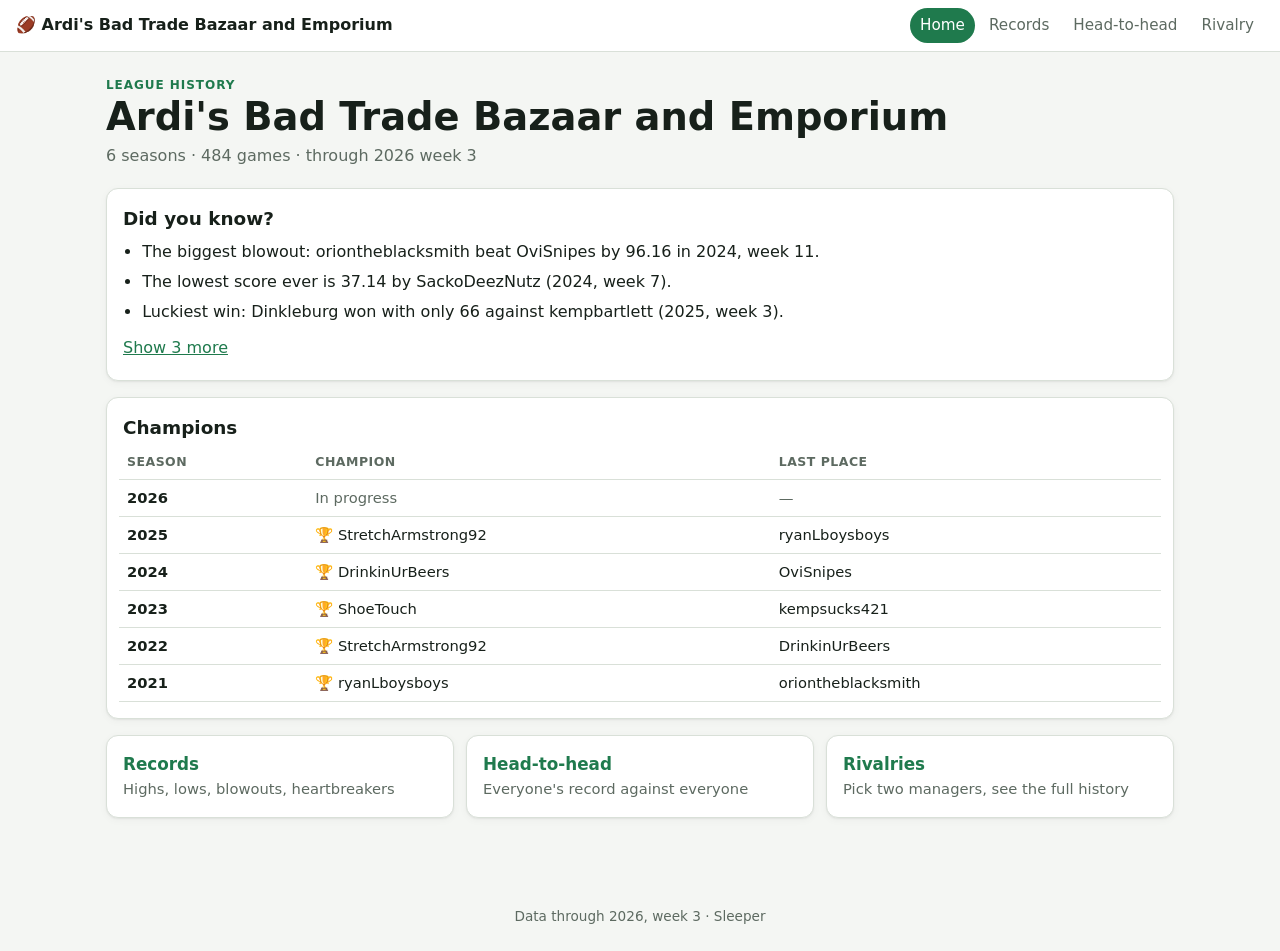
==== docs/index.html @ 63c4c476 "Build step, static site, and weekly Sleeper refresh - scripts/build_games.py: merges Sleeper (and an" ====
<!doctype html>
<html lang="en">
<head>
  <meta charset="utf-8">
  <meta name="viewport" content="width=device-width, initial-scale=1">
  <title>Home · League History</title>
  <link rel="icon" href="data:image/svg+xml,<svg xmlns='http://www.w3.org/2000/svg' viewBox='0 0 100 100'><text y='.9em' font-size='90'>🏈</text></svg>">
  <link rel="stylesheet" href="css/site.css">
  <script type="module" src="js/pages/home.js"></script>
</head>
<body>
  <header class="site-header">
    <a class="brand" href="index.html" data-keep-filters><span aria-hidden="true">🏈</span> <span data-site-title>League History</span></a>
    <nav class="site-nav" aria-label="Main">
      <a href="index.html" data-keep-filters aria-current="page">Home</a>
      <a href="records.html" data-keep-filters>Records</a>
      <a href="h2h.html" data-keep-filters>Head-to-head</a>
      <a href="rivalry.html" data-keep-filters>Rivalry</a>
    </nav>
  </header>
  <main>
  <section class="hero">
    <p class="eyebrow">League history</p>
    <h1 data-site-title>League History</h1>
    <p class="sub" id="through"></p>
  </section>
  <section class="card">
    <h2>Did you know?</h2>
    <ul id="facts" class="facts"></ul>
    <button type="button" id="more-facts" class="link-btn">Show 3 more</button>
  </section>
  <section class="card">
    <h2>Champions</h2>
    <div id="champions"></div>
  </section>
  <nav class="tiles" aria-label="Pages">
    <a href="records.html" data-keep-filters class="tile"><strong>Records</strong><span>Highs, lows, blowouts, heartbreakers</span></a>
    <a href="h2h.html" data-keep-filters class="tile"><strong>Head-to-head</strong><span>Everyone's record against everyone</span></a>
    <a href="rivalry.html" data-keep-filters class="tile"><strong>Rivalries</strong><span>Pick two managers, see the full history</span></a>
  </nav>
  </main>
  <footer class="site-footer"><span id="footer-note"></span></footer>
</body>
</html>
---- docs/css/site.css ----
:root {
  --bg: #f4f6f3;
  --surface: #ffffff;
  --surface-2: #eef1ec;
  --text: #17201a;
  --muted: #5d6a61;
  --line: #d9e0d8;
  --accent: #1f7a4d;
  --accent-ink: #ffffff;
  --win: 31, 138, 77;      /* rgb, used with alpha for head-to-head tints */
  --loss: 196, 58, 49;
  --gold: #b7862a;
  --radius: 12px;
  --shadow: 0 1px 2px rgba(0, 0, 0, .06), 0 2px 8px rgba(0, 0, 0, .04);
  color-scheme: light;
}
@media (prefers-color-scheme: dark) {
  :root:not([data-theme="light"]) {
    --bg: #0f1411;
    --surface: #171e19;
    --surface-2: #1e2721;
    --text: #e6ece7;
    --muted: #9aa89e;
    --line: #2b362f;
    --accent: #4cc38a;
    --accent-ink: #0b130e;
    --win: 76, 195, 138;
    --loss: 239, 104, 92;
    --gold: #e0b252;
    --shadow: none;
    color-scheme: dark;
  }
}

* { box-sizing: border-box; }
html { -webkit-text-size-adjust: 100%; }
body {
  margin: 0;
  background: var(--bg);
  color: var(--text);
  font: 16px/1.5 system-ui, -apple-system, "Segoe UI", Roboto, sans-serif;
}
a { color: var(--accent); }
h1 { font-size: 1.6rem; line-height: 1.2; margin: 1rem 0 .75rem; }
h2 { font-size: 1.15rem; margin: 0 0 .25rem; }
main { max-width: 1100px; margin: 0 auto; padding: 0 16px 48px; }

/* header */
.site-header {
  position: sticky; top: 0; z-index: 10;
  background: var(--surface); border-bottom: 1px solid var(--line);
  display: flex; flex-wrap: wrap; align-items: center; gap: 4px 16px;
  padding: 8px 16px;
}
.brand { font-weight: 700; color: var(--text); text-decoration: none; white-space: nowrap; overflow: hidden; text-overflow: ellipsis; max-width: 100%; }
.site-nav { display: flex; gap: 4px; overflow-x: auto; margin-left: auto; }
.site-nav a {
  color: var(--muted); text-decoration: none; padding: 6px 10px; border-radius: 999px; white-space: nowrap; font-size: .95rem;
}
.site-nav a[aria-current="page"] { background: var(--accent); color: var(--accent-ink); }
.site-footer { text-align: center; color: var(--muted); font-size: .85rem; padding: 24px 16px; }

/* cards & text */
.card {
  background: var(--surface); border: 1px solid var(--line); border-radius: var(--radius);
  box-shadow: var(--shadow); padding: 16px; margin: 16px 0;
}
.desc, .hint, .fine, .muted { color: var(--muted); }
.desc { margin: 0 0 12px; font-size: .95rem; }
.fine { font-size: .85rem; margin: 6px 0 0; }
.empty { color: var(--muted); padding: 12px 0; }
.error { background: rgba(var(--loss), .12); border: 1px solid rgba(var(--loss), .4); padding: 12px; border-radius: 8px; }
.former { color: var(--muted); font-size: .85em; }
.badge {
  display: inline-block; font-size: .7rem; font-weight: 600; letter-spacing: .02em;
  padding: 1px 6px; border-radius: 999px; background: var(--surface-2); color: var(--muted); vertical-align: 1px;
}
.badge.po { background: var(--gold); color: #fff; }

/* home */
.hero { padding: 24px 0 4px; }
.hero h1 { font-size: clamp(1.6rem, 6vw, 2.4rem); margin: 0 0 4px; }
.eyebrow { text-transform: uppercase; letter-spacing: .08em; font-size: .75rem; color: var(--accent); font-weight: 700; margin: 0; }
.sub { color: var(--muted); margin: 0; }
.facts { margin: 8px 0; padding-left: 1.2rem; }
.facts li { margin: 6px 0; }
.link-btn { background: none; border: 0; color: var(--accent); font: inherit; padding: 4px 0; cursor: pointer; text-decoration: underline; }
.tiles { display: grid; gap: 12px; grid-template-columns: 1fr; margin: 16px 0; }
.tile {
  display: block; background: var(--surface); border: 1px solid var(--line); border-radius: var(--radius);
  padding: 16px; text-decoration: none; color: var(--text); box-shadow: var(--shadow);
}
.tile strong { display: block; color: var(--accent); font-size: 1.05rem; }
.tile span { color: var(--muted); font-size: .92rem; }
@media (min-width: 700px) { .tiles { grid-template-columns: repeat(3, 1fr); } }
table.champs th[scope="row"] { font-variant-numeric: tabular-nums; }

/* filters */
.filters {
  display: flex; flex-wrap: wrap; gap: 8px 12px; align-items: end;
  background: var(--surface); border: 1px solid var(--line); border-radius: var(--radius); padding: 10px 12px;
}
.filters label, .pickers label { display: flex; flex-direction: column; font-size: .75rem; color: var(--muted); gap: 2px; }
select, .filters button {
  font: inherit; font-size: .95rem; color: var(--text); background: var(--surface-2);
  border: 1px solid var(--line); border-radius: 8px; padding: 6px 8px; min-height: 36px;
}
.filters button { cursor: pointer; }

/* records */
.jump { display: flex; gap: 6px; overflow-x: auto; padding: 12px 0 0; scrollbar-width: thin; }
.jump a {
  flex: none; font-size: .85rem; text-decoration: none; padding: 4px 10px; border-radius: 999px;
  border: 1px solid var(--line); background: var(--surface); color: var(--text);
}
section[id] { scroll-margin-top: 64px; }
.seg { display: inline-flex; border: 1px solid var(--line); border-radius: 999px; overflow: hidden; margin-bottom: 10px; }
.seg button { font: inherit; font-size: .85rem; border: 0; background: none; color: var(--muted); padding: 6px 12px; cursor: pointer; }
.seg button[aria-selected="true"] { background: var(--accent); color: var(--accent-ink); }
.callouts { display: flex; flex-wrap: wrap; gap: 4px 20px; margin: 0; font-size: .95rem; }

/* tables */
.table-wrap { overflow-x: auto; -webkit-overflow-scrolling: touch; margin: 0 -4px; }
table { border-collapse: collapse; width: 100%; font-size: .92rem; font-variant-numeric: tabular-nums; }
th, td { padding: 7px 8px; text-align: left; border-bottom: 1px solid var(--line); white-space: nowrap; }
thead th { font-size: .78rem; text-transform: uppercase; letter-spacing: .04em; color: var(--muted); }
th button { all: unset; cursor: pointer; }
th button:focus-visible { outline: 2px solid var(--accent); outline-offset: 2px; }
.num { text-align: right; }
td.rank, th.rank { color: var(--muted); width: 2ch; padding-right: 0; }
tbody tr:hover { background: var(--surface-2); }
.more, .less {
  display: block; margin: 10px auto 0; font: inherit; font-size: .9rem; cursor: pointer;
  background: var(--surface-2); color: var(--text); border: 1px solid var(--line); border-radius: 999px; padding: 6px 16px;
}

/* head-to-head grid */
.cell-info { min-height: 1.5em; font-size: .9rem; margin: 4px 0 8px; }
.h2h-wrap { border: 1px solid var(--line); border-radius: var(--radius); background: var(--surface); margin: 0; }
table.h2h { width: auto; font-size: .85rem; }
table.h2h th, table.h2h td { text-align: center; padding: 0; border: 1px solid var(--line); }
table.h2h th[scope="row"] {
  position: sticky; left: 0; z-index: 1; background: var(--surface); text-align: left; padding: 6px 8px;
  max-width: 9.5rem; overflow: hidden; text-overflow: ellipsis;
}
table.h2h thead th { height: 7.5rem; vertical-align: bottom; padding: 4px 0; min-width: 2.6rem; }
table.h2h .corner { position: sticky; left: 0; z-index: 2; background: var(--surface); }
.col-name {
  display: inline-block; writing-mode: vertical-rl; transform: rotate(180deg);
  max-height: 7rem; overflow: hidden; text-overflow: ellipsis; text-transform: none; letter-spacing: 0; font-size: .8rem; color: var(--text);
}
td.rec { --lean: 0; background: rgba(var(--win), calc(var(--lean) * .55)); }
td.rec[style*="--lean:-"] { background: rgba(var(--loss), calc(var(--lean) * -.55)); }
td.rec a { display: block; padding: 8px 6px; color: var(--text); text-decoration: none; font-weight: 600; min-width: 3.2rem; }
td.rec a:hover, td.rec a:focus-visible { outline: 2px solid var(--accent); outline-offset: -2px; }
td.diag { background: repeating-linear-gradient(45deg, var(--surface-2) 0 4px, transparent 4px 8px); }
td.none { color: var(--muted); padding: 8px 6px; }

/* rivalry */
.pickers { display: flex; flex-wrap: wrap; align-items: end; gap: 8px 12px; margin: 12px 0; }
.pickers select { min-width: 10rem; }
.vs { font-weight: 700; color: var(--muted); padding-bottom: 8px; }
.score-card { display: grid; grid-template-columns: 1fr auto 1fr; align-items: center; text-align: center; gap: 8px; }
.score-card .side { display: flex; flex-direction: column; min-width: 0; }
.score-card .nm { font-weight: 600; overflow: hidden; text-overflow: ellipsis; white-space: nowrap; }
.score-card .big { font-size: clamp(2.2rem, 11vw, 3.4rem); font-weight: 800; line-height: 1.1; font-variant-numeric: tabular-nums; }
.score-card .dash { color: var(--muted); }
.score-card .mid { display: flex; flex-direction: column; }
.score-card .ties { font-size: .8rem; color: var(--muted); }
.lead-line { grid-column: 1 / -1; margin: 4px 0 0; color: var(--muted); }
.facts-grid { display: grid; grid-template-columns: 1fr; gap: 12px 24px; margin: 0; }
.facts-grid dt { font-size: .78rem; text-transform: uppercase; letter-spacing: .04em; color: var(--muted); }
.facts-grid dd { margin: 2px 0 0; }
.when { color: var(--muted); font-size: .9em; }
@media (min-width: 700px) { .facts-grid { grid-template-columns: 1fr 1fr; } }
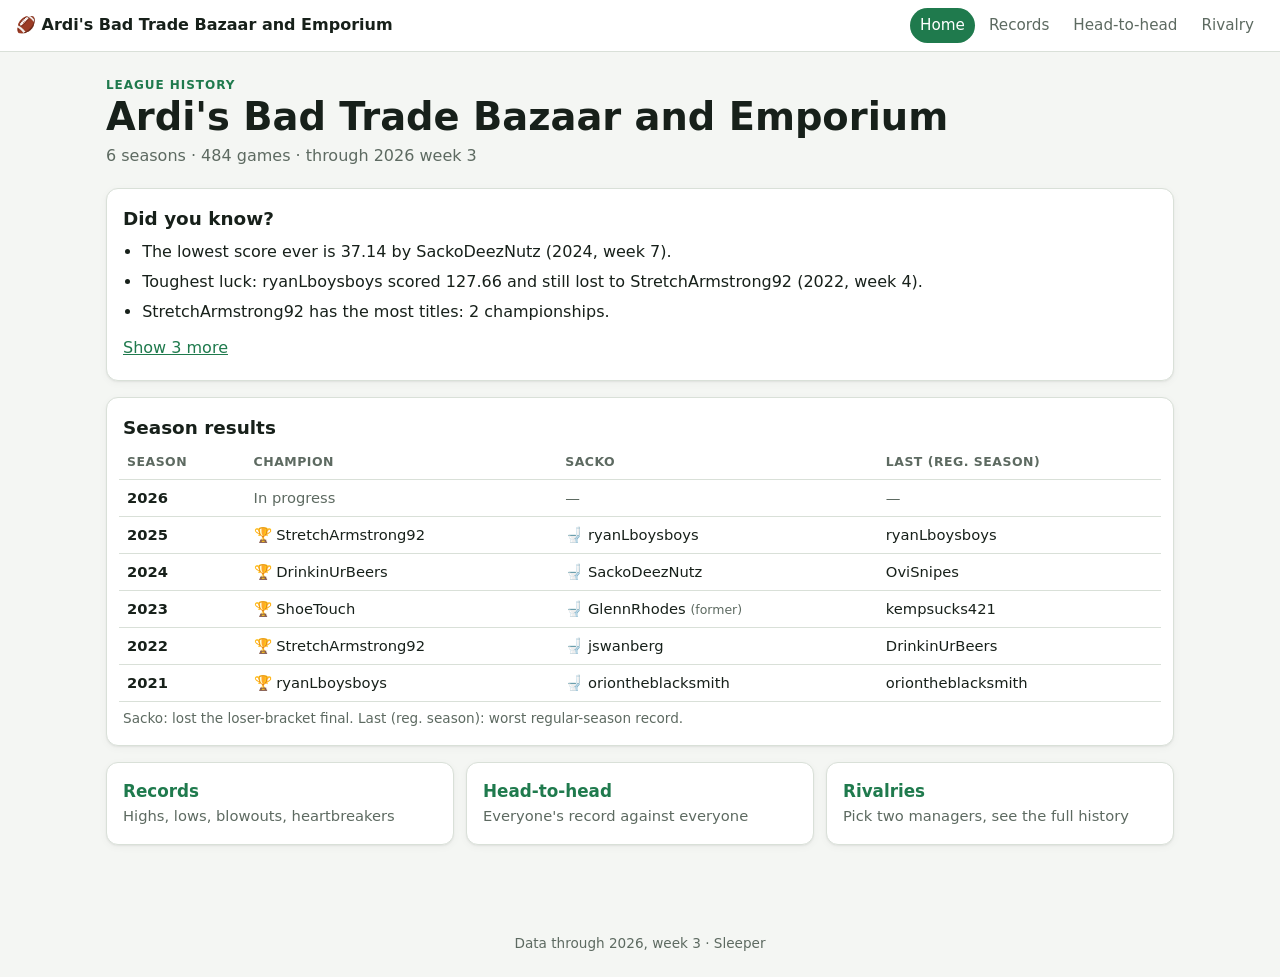
==== commit c2a0823f: "Add Sacko (loser-bracket final loser) next to regular-season last place - sleeper_normalize: Sacko =" ====
--- a/docs/index.html
+++ b/docs/index.html
@@ -30,7 +30,7 @@
     <button type="button" id="more-facts" class="link-btn">Show 3 more</button>
   </section>
   <section class="card">
-    <h2>Champions</h2>
+    <h2>Season results</h2>
     <div id="champions"></div>
   </section>
   <nav class="tiles" aria-label="Pages">
--- a/docs/css/site.css
+++ b/docs/css/site.css
@@ -94,6 +94,17 @@
 .tile span { color: var(--muted); font-size: .92rem; }
 @media (min-width: 700px) { .tiles { grid-template-columns: repeat(3, 1fr); } }
 table.champs th[scope="row"] { font-variant-numeric: tabular-nums; }
+/* phones: each season becomes a small labelled block instead of a wide row */
+@media (max-width: 599px) {
+  table.champs thead { display: none; }
+  table.champs, table.champs tbody, table.champs tr { display: block; }
+  table.champs tr { padding: 8px 0; border-bottom: 1px solid var(--line); }
+  table.champs th[scope="row"] { display: block; border: 0; padding: 0 0 2px; font-size: 1.05rem; }
+  table.champs td {
+    display: grid; grid-template-columns: 8.5rem 1fr; gap: 8px; border: 0; padding: 2px 0; white-space: normal;
+  }
+  table.champs td::before { content: attr(data-label); color: var(--muted); font-size: .85rem; }
+}
 
 /* filters */
 .filters {
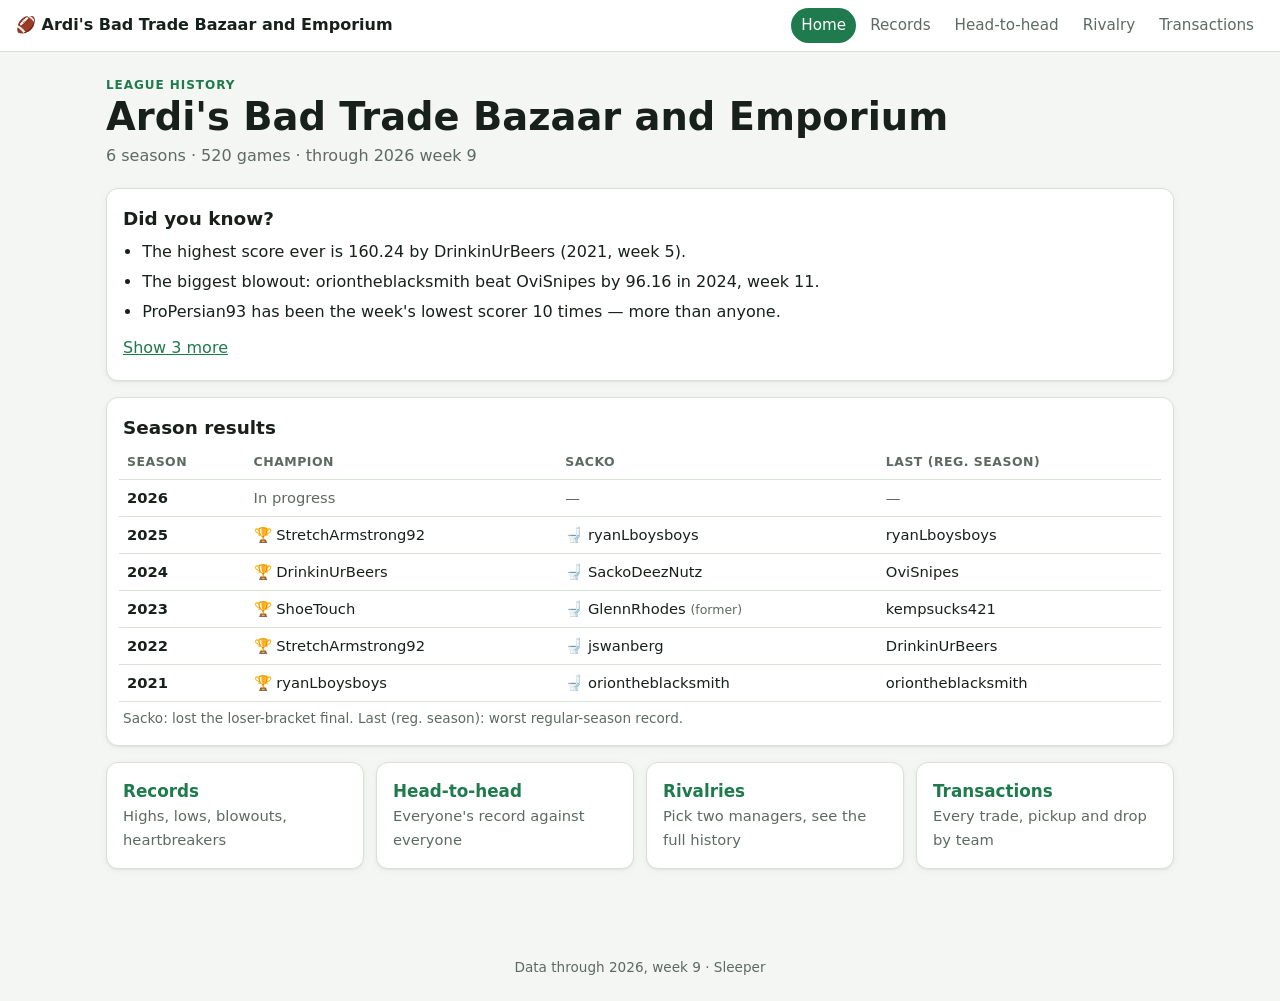
==== commit 83e4dae6: "Transactions page: team summary and week-by-week timeline build_games.py now writes docs/data/transa" ====
--- a/docs/index.html
+++ b/docs/index.html
@@ -16,6 +16,7 @@
       <a href="records.html" data-keep-filters>Records</a>
       <a href="h2h.html" data-keep-filters>Head-to-head</a>
       <a href="rivalry.html" data-keep-filters>Rivalry</a>
+      <a href="transactions.html">Transactions</a>
     </nav>
   </header>
   <main>
@@ -37,6 +38,7 @@
     <a href="records.html" data-keep-filters class="tile"><strong>Records</strong><span>Highs, lows, blowouts, heartbreakers</span></a>
     <a href="h2h.html" data-keep-filters class="tile"><strong>Head-to-head</strong><span>Everyone's record against everyone</span></a>
     <a href="rivalry.html" data-keep-filters class="tile"><strong>Rivalries</strong><span>Pick two managers, see the full history</span></a>
+    <a href="transactions.html" class="tile"><strong>Transactions</strong><span>Every trade, pickup and drop by team</span></a>
   </nav>
   </main>
   <footer class="site-footer"><span id="footer-note"></span></footer>
--- a/docs/css/site.css
+++ b/docs/css/site.css
@@ -92,7 +92,8 @@
 }
 .tile strong { display: block; color: var(--accent); font-size: 1.05rem; }
 .tile span { color: var(--muted); font-size: .92rem; }
-@media (min-width: 700px) { .tiles { grid-template-columns: repeat(3, 1fr); } }
+@media (min-width: 700px) { .tiles { grid-template-columns: repeat(2, 1fr); } }
+@media (min-width: 1000px) { .tiles { grid-template-columns: repeat(4, 1fr); } }
 table.champs th[scope="row"] { font-variant-numeric: tabular-nums; }
 /* phones: each season becomes a small labelled block instead of a wide row */
 @media (max-width: 599px) {
@@ -184,3 +185,32 @@
 .facts-grid dd { margin: 2px 0 0; }
 .when { color: var(--muted); font-size: .9em; }
 @media (min-width: 700px) { .facts-grid { grid-template-columns: 1fr 1fr; } }
+
+/* transactions */
+.filters .kinds { border: 0; margin: 0; padding: 0; display: flex; gap: 4px 12px; flex-wrap: wrap; align-items: center; min-height: 36px; }
+.filters .kinds legend { font-size: .75rem; color: var(--muted); padding: 0; float: left; width: 100%; }
+.filters .kinds label { flex-direction: row; align-items: center; gap: 4px; font-size: .95rem; color: var(--text); }
+.tl-season { font-size: 1.05rem; margin: 18px 0 4px; padding-bottom: 4px; border-bottom: 2px solid var(--line); }
+.tl-season:first-child { margin-top: 4px; }
+.tl-week { display: grid; grid-template-columns: 4.5rem 1fr; gap: 8px; padding: 6px 0; border-bottom: 1px solid var(--line); }
+.tl-wk { font-size: .8rem; color: var(--muted); font-weight: 600; padding-top: 3px; }
+.tl { list-style: none; margin: 0; padding: 0; display: grid; gap: 8px; }
+.tx { font-size: .92rem; }
+.tx .when { font-variant-numeric: tabular-nums; }
+.tx-who { font-weight: 600; }
+.moves { list-style: none; margin: 2px 0 0; padding: 0; }
+.moves li { display: flex; gap: 6px; align-items: baseline; }
+.moves .sign { font-weight: 700; width: 1ch; flex: none; }
+.moves .add .sign { color: rgb(var(--win)); }
+.moves .drop .sign { color: rgb(var(--loss)); }
+.moves .drop { color: var(--muted); }
+.pos { color: var(--muted); font-size: .8rem; }
+.bid { font-weight: 700; font-variant-numeric: tabular-nums; }
+.badge.k-trade { background: var(--accent); color: var(--accent-ink); }
+.badge.k-pickup { background: rgba(var(--win), .18); color: var(--text); }
+.badge.k-drop { background: rgba(var(--loss), .16); color: var(--text); }
+.trade { display: grid; grid-template-columns: 1fr; gap: 6px 16px; margin-top: 4px; }
+@media (min-width: 600px) { .trade { grid-template-columns: repeat(auto-fit, minmax(14rem, 1fr)); } }
+.trade-side { background: var(--surface-2); border-radius: 8px; padding: 6px 10px; }
+.trade-who { font-weight: 600; font-size: .85rem; }
+@media (max-width: 499px) { .tl-week { grid-template-columns: 1fr; gap: 2px; } }
